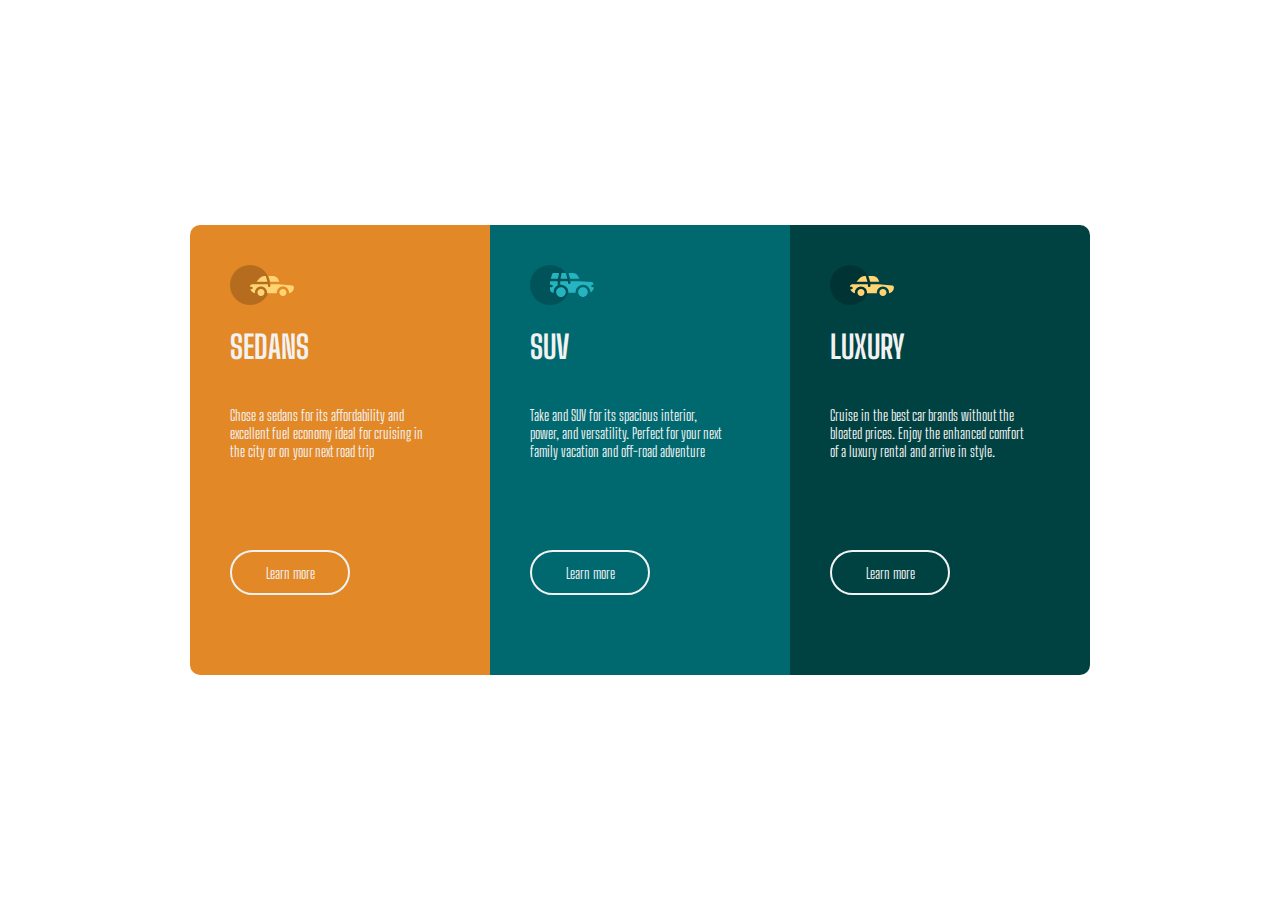
==== index.html @ 5a8fa848 "Initial commit" ====
<!DOCTYPE html>
<html>

<head>
  <meta charset="utf-8">
  <meta name="viewport" content="width=device-width">
  <title>replit</title>
  <link href="style.css" rel="stylesheet" type="text/css" />
  <link href="https://fonts.googleapis.com/css2?family=Big+Shoulders+Display:wght@700&family=Manrope&display=swap"
    rel="stylesheet">
</head>

<body>
  <div class="container">
    <div class="sedans">
      <figure><img src="images/icon-sedans.svg" alt=""></figure>
      <h1>sedans</h1>
      <p>Chose a sedans for its affordability and excellent fuel economy ideal for cruising in the city or on your next
        road trip</p>
      <button> Learn more</button>
    </div>
    <div class="suvs">
      <figure><img src="images/icon-suvs.svg" alt=""></figure>
      <h1>suv</h1>
      <p>Take and SUV for its spacious interior, power, and versatility. Perfect for your next family vacation and
        off-road adventure</p>
      <button> Learn more</button>
    </div>
    <div class="luxury">
      <figure><img src="images/icon-sedans.svg" alt=""></figure>
      <h1>luxury</h1>
      <p>Cruise in the best car brands without the bloated prices. Enjoy the enhanced comfort of a luxury rental and
        arrive in style. </p>
      <button type="button"> Learn more</button>
    </div>
  </div>


  <script src="script.js"></script>

  <!--
  This script places a badge on your repl's full-browser view back to your repl's cover
  page. Try various colors for the theme: dark, light, red, orange, yellow, lime, green,
  teal, blue, blurple, magenta, pink!
  -->
  <script src="https://replit.com/public/js/replit-badge.js" theme="blue" defer></script>
</body>

</html>
---- style.css ----
*{
  box-sizing: border-box;
  margin: 0;
  padding: 0;
}
body, button{
  font-family: 'Big Shoulders Display', cursive;
}
@media screen and (min-width: 375px) {
  .container{
  width: 100vw;
  min-height: 100vh;
  display: flex;
  justify-content: center;
  align-items: center;
  flex-wrap: wrap;
}
div{
  height: 450px;
  width: 300px;
  padding: 40px;
}
.container, h1{
  color: hsl(0, 0%, 95%);
}
h1{
  padding: 20px 0;
  text-transform: uppercase;
}
p{
  padding: 20px 0;
  font-size: 15px;
  text-align: left;
  width: 90%;
}
button{
  font-size: 15px;
  border: 2px solid hsl(0, 0%, 95%);
  background-color: none;
  width: 120px;
  height: 45px;
  margin-top: 70px;
  border-radius: 30px;
  background: rgba(255, 255, 255, 0);
  color: hsl(0, 0%, 95%);
  cursor: pointer;
}
button:hover{
  background: rgba(0, 0, 0, 0.178);
}
.sedans{
  background: hsl(31, 77%, 52%);
  border-top-left-radius: 10px;
  border-bottom-left-radius: 10px;
}
.suvs{
  background: hsl(184, 100%, 22%);
}
.luxury{
  border-top-right-radius: 10px;
  border-bottom-right-radius: 10px;
  background: hsl(179, 100%, 13%);
}




}
@media screen and (max-width: 375px) {
  .container{
  width: 100vw;
  min-height: 100vh;
  display: flex;
  justify-content: center;
  align-items: center;
  flex-wrap: wrap;
}
div{
  height: 85%;
  width: 300px;
  padding: 40px;
  border: 3px solid red;
}
.container, h1{
  color: hsl(0, 0%, 95%);
}
h1{
  padding: 20px 0;
  text-transform: uppercase;
}
p{
  padding: 20px 0;
  font-size: 15px;
  text-align: left;
}
button{
  font-size: 15px;
  border: 2px solid hsl(0, 0%, 95%);
  background-color: none;
  width: 120px;
  height: 45px;
  margin-top: 65px;
  border-radius: 30px;
  background: rgba(255, 255, 255, 0);
  color: hsl(0, 0%, 95%);
  cursor: pointer;
}
button:hover{
  background: rgba(0, 0, 0, 0.178);
}
.sedans{
  background: hsl(31, 77%, 52%);
  border-top-left-radius: 10px;
  border-top-right-radius: 10px;
  align-self: flex-end;
}

.suvs{
  background: hsl(184, 100%, 22%);
}
.luxury{
  border-bottom-left-radius: 10px;
  border-bottom-right-radius: 10px;
  background: hsl(179, 100%, 13%);
  align-self: flex-start;
}
}
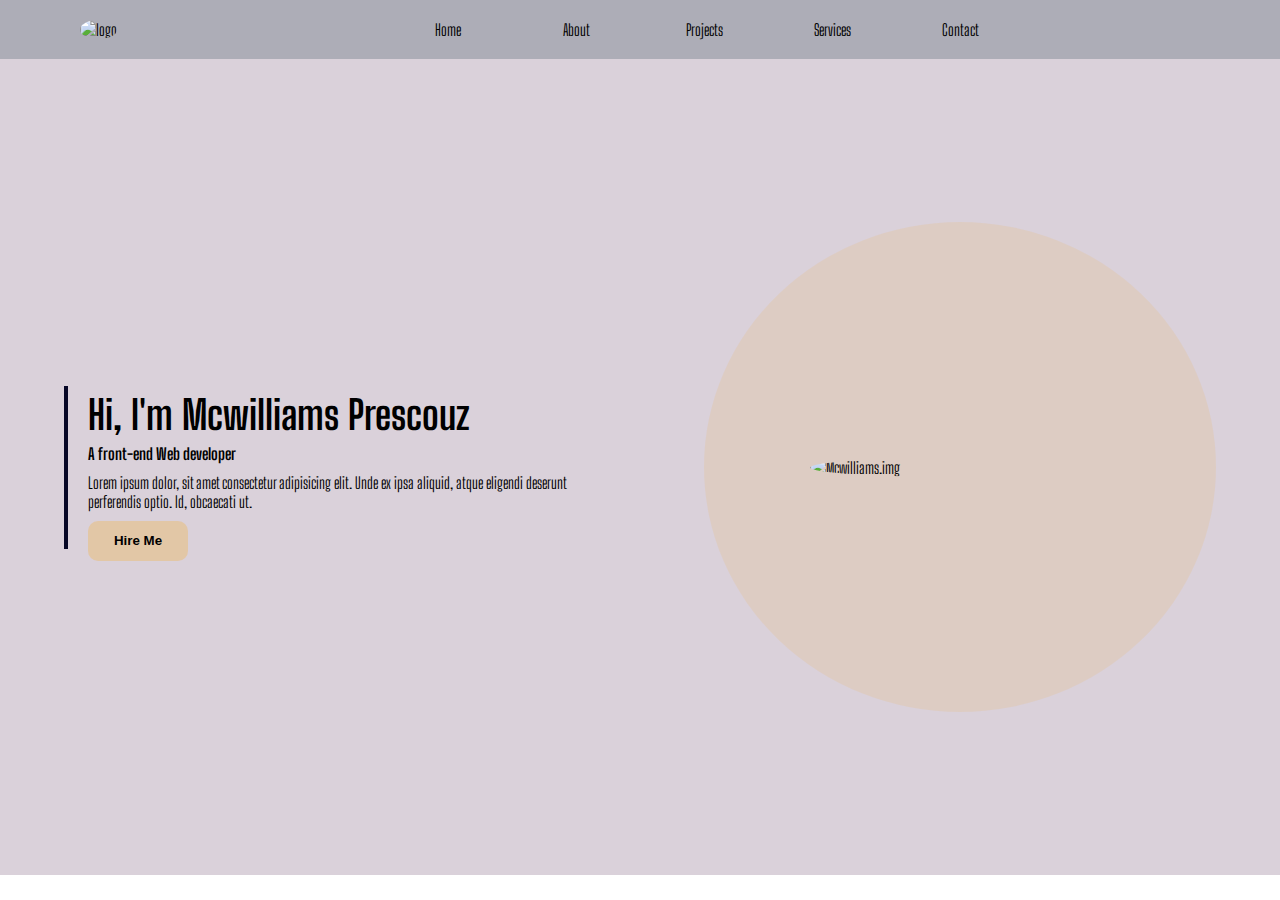
==== commit 088c2529: "week  3 task" ====
--- a/index.html
+++ b/index.html
@@ -6,36 +6,44 @@
   <meta name="viewport" content="width=device-width">
   <title>replit</title>
   <link href="style.css" rel="stylesheet" type="text/css" />
-  <link href="https://fonts.googleapis.com/css2?family=Big+Shoulders+Display:wght@700&family=Manrope&display=swap"
+  <link
+    href="https://fonts.googleapis.com/css2?family=Big+Shoulders+Display:wght@700&family=Roboto:wght@500&display=swap"
     rel="stylesheet">
 </head>
 
 <body>
   <div class="container">
-    <div class="sedans">
-      <figure><img src="images/icon-sedans.svg" alt=""></figure>
-      <h1>sedans</h1>
-      <p>Chose a sedans for its affordability and excellent fuel economy ideal for cruising in the city or on your next
-        road trip</p>
-      <button> Learn more</button>
-    </div>
-    <div class="suvs">
-      <figure><img src="images/icon-suvs.svg" alt=""></figure>
-      <h1>suv</h1>
-      <p>Take and SUV for its spacious interior, power, and versatility. Perfect for your next family vacation and
-        off-road adventure</p>
-      <button> Learn more</button>
-    </div>
-    <div class="luxury">
-      <figure><img src="images/icon-sedans.svg" alt=""></figure>
-      <h1>luxury</h1>
-      <p>Cruise in the best car brands without the bloated prices. Enjoy the enhanced comfort of a luxury rental and
-        arrive in style. </p>
-      <button type="button"> Learn more</button>
-    </div>
+    <header>
+      <div class="top">
+        <figure><img src="" alt="logo"></figure>
+        <nav>
+          <ul>
+            <li><a href="#">Home</a></li>
+            <li><a href="aboutme.html">about</a></li>
+            <li><a href="">projects</a></li>
+            <li><a href="">services</a></li>
+            <li><a href="">contact</a></li>
+          </ul>
+        </nav>
+      </div>
+    </header>
+    <main>
+      <section>
+        <article>
+          <h1>Hi, I'm Mcwilliams Prescouz</h1>
+          <h4>A front-end Web developer </h4>
+          <p>Lorem ipsum dolor, sit amet consectetur adipisicing elit. Unde ex ipsa aliquid, atque eligendi deserunt
+            perferendis optio. Id, obcaecati ut.</p>
+          <button>hire me</button>
+        </article>
+      </section>
+      <section>
+        <figure>
+          <img src="images/IMG_20220519_143248_704.jpg" alt="Mcwilliams.img" width="300px">
+        </figure>
+      </section>
+    </main>
   </div>
-
-
   <script src="script.js"></script>
 
   <!--
--- a/style.css
+++ b/style.css
@@ -3,125 +3,100 @@
   margin: 0;
   padding: 0;
 }
-body, button{
+body{
   font-family: 'Big Shoulders Display', cursive;
 }
-@media screen and (min-width: 375px) {
-  .container{
+.container{
   width: 100vw;
-  min-height: 100vh;
+  height: 100vh;
+}
+header .top{
   display: flex;
-  justify-content: center;
-  align-items: center;
-  flex-wrap: wrap;
+  padding: 10px 0;
+  background: rgba(2, 2, 33, 0.327);
 }
-div{
-  height: 450px;
-  width: 300px;
-  padding: 40px;
+figure{
+  width: 30%;
+  padding: 10px 80px;
 }
-.container, h1{
-  color: hsl(0, 0%, 95%);
+nav{
+  width: 50%;
 }
-h1{
-  padding: 20px 0;
-  text-transform: uppercase;
+nav ul{
+  list-style-type: none;
+  display: flex;
+  height: 100%;
 }
-p{
-  padding: 20px 0;
-  font-size: 15px;
-  text-align: left;
-  width: 90%;
+nav ul li{
+  width: 20%;
 }
-button{
-  font-size: 15px;
-  border: 2px solid hsl(0, 0%, 95%);
-  background-color: none;
-  width: 120px;
-  height: 45px;
-  margin-top: 70px;
-  border-radius: 30px;
-  background: rgba(255, 255, 255, 0);
-  color: hsl(0, 0%, 95%);
-  cursor: pointer;
+nav ul li a{
+  display: grid;
+  place-items: center;
+  text-decoration: none;
+  width: 100%;
+  height: 100%;
+  text-transform: capitalize;
+  color: black;
 }
-button:hover{
-  background: rgba(0, 0, 0, 0.178);
+a:hover{
+  background-color: rgba(21, 21, 90, 0.296);
+  color: gold;
+  border-radius: 5px;
 }
-.sedans{
-  background: hsl(31, 77%, 52%);
-  border-top-left-radius: 10px;
-  border-bottom-left-radius: 10px;
-}
-.suvs{
-  background: hsl(184, 100%, 22%);
-}
-.luxury{
-  border-top-right-radius: 10px;
-  border-bottom-right-radius: 10px;
-  background: hsl(179, 100%, 13%);
+a:active{
+  color: red;
 }
 
-
-
-
+main{
+  width: 100%;
+  height: 90.7%;
+  background: rgba(50, 0, 50, 0.182);
+  display: flex;
 }
-@media screen and (max-width: 375px) {
-  .container{
-  width: 100vw;
-  min-height: 100vh;
-  display: flex;
-  justify-content: center;
-  align-items: center;
-  flex-wrap: wrap;
+section{
+  width: 50%;
+  display: grid;
+  place-items: center;
 }
-div{
-  height: 85%;
-  width: 300px;
-  padding: 40px;
-  border: 3px solid red;
+article{
+  border-left: 4px solid rgb(7, 7, 38);
+  width: 80%;
+  height: 20%;
+  padding-left: 20px;
 }
-.container, h1{
-  color: hsl(0, 0%, 95%);
+article h1{
+  font-size: 40px;
+  padding: 5px 0;
 }
-h1{
-  padding: 20px 0;
-  text-transform: uppercase;
+article p{
+  padding: 10px 0;
 }
-p{
-  padding: 20px 0;
-  font-size: 15px;
-  text-align: left;
+article button{
+  border: none;
+  cursor: pointer;
+  width: 100px;
+  height: 40px;
+  border-radius: 10px;
+  background-color: rgba(255, 166, 0, 0.237);
+  color: black;
+  text-transform: capitalize;
+  font-weight: bolder;
 }
-button{
-  font-size: 15px;
-  border: 2px solid hsl(0, 0%, 95%);
-  background-color: none;
-  width: 120px;
-  height: 45px;
-  margin-top: 65px;
-  border-radius: 30px;
-  background: rgba(255, 255, 255, 0);
-  color: hsl(0, 0%, 95%);
-  cursor: pointer;
-}
-button:hover{
-  background: rgba(0, 0, 0, 0.178);
-}
-.sedans{
-  background: hsl(31, 77%, 52%);
-  border-top-left-radius: 10px;
-  border-top-right-radius: 10px;
-  align-self: flex-end;
+article button:hover{
+  border: 1px solid orange;
+  background: none;
+  color: red;
 }
 
-.suvs{
-  background: hsl(184, 100%, 22%);
+section figure{
+  width: 80%;
+  height: 60%;
+  display: grid;
+  place-content: center;
+  border-radius: 50%;
+  background: rgba(255, 165, 0, 0.1);
 }
-.luxury{
-  border-bottom-left-radius: 10px;
-  border-bottom-right-radius: 10px;
-  background: hsl(179, 100%, 13%);
-  align-self: flex-start;
-}
+figure img{
+  border-radius: 50%;
 }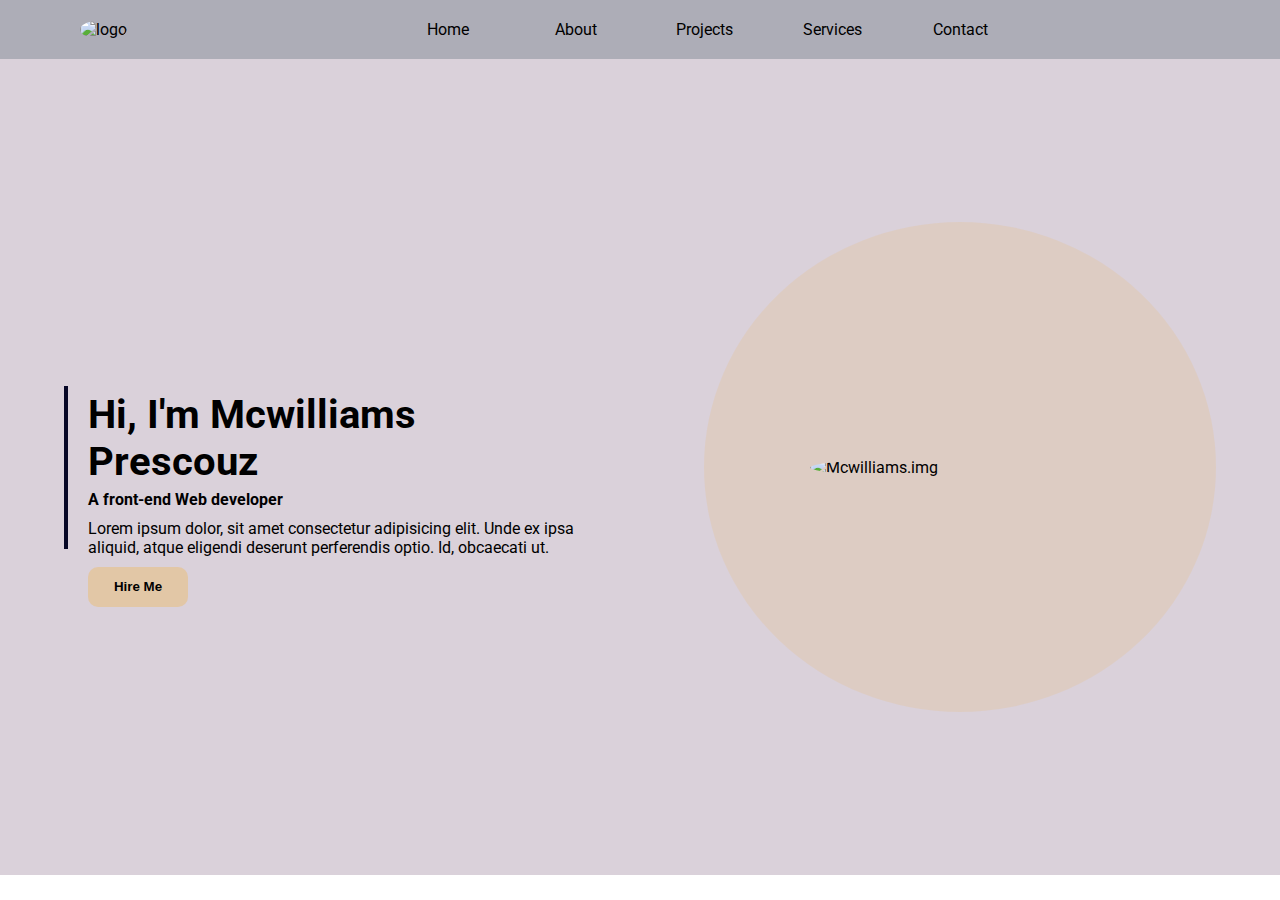
==== commit 17418a28: "successfully completed" ====
--- a/index.html
+++ b/index.html
@@ -6,9 +6,7 @@
   <meta name="viewport" content="width=device-width">
   <title>replit</title>
   <link href="style.css" rel="stylesheet" type="text/css" />
-  <link
-    href="https://fonts.googleapis.com/css2?family=Big+Shoulders+Display:wght@700&family=Roboto:wght@500&display=swap"
-    rel="stylesheet">
+<link href="https://fonts.googleapis.com/css2?family=Roboto:wght@700&display=swap" rel="stylesheet">
 </head>
 
 <body>
@@ -20,9 +18,9 @@
           <ul>
             <li><a href="#">Home</a></li>
             <li><a href="aboutme.html">about</a></li>
-            <li><a href="">projects</a></li>
-            <li><a href="">services</a></li>
-            <li><a href="">contact</a></li>
+            <li><a href="projects.html">projects</a></li>
+            <li><a href="services.html">services</a></li>
+            <li><a href="contact.html">contact</a></li>
           </ul>
         </nav>
       </div>
--- a/style.css
+++ b/style.css
@@ -4,7 +4,7 @@
   padding: 0;
 }
 body{
-  font-family: 'Big Shoulders Display', cursive;
+  font-family: 'Roboto', sans-serif;
 }
 .container{
   width: 100vw;
